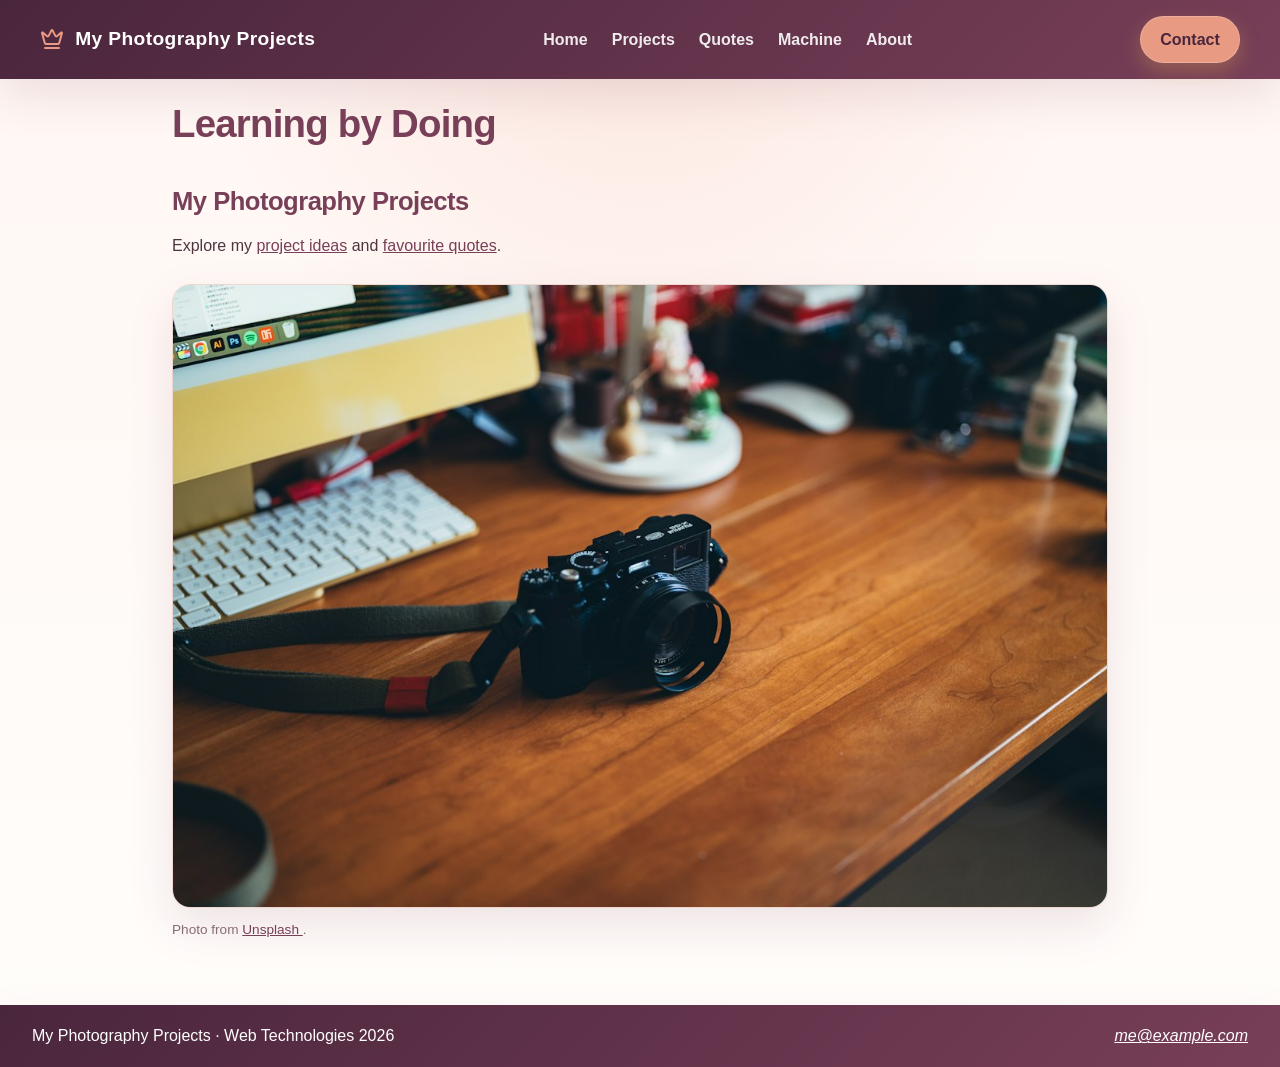
==== index.html @ 59c71210 "Complete photography coursework with machine and project plan" ====
<!DOCTYPE html>
<html lang="en">
<head>
    <meta charset="UTF-8">
    <meta name="viewport" content="width=device-width, initial-scale=1.0">
    <meta name="description" content="Photography project ideas, favourite quotes, and creative experiments.">
    <title>My Photography Projects</title>
    <link rel="stylesheet" href="style.css">
    <link rel="icon" href="favicon-32.png" sizes="32x32">
    <link rel="apple-touch-icon" href="apple-touch-icon.png">
</head>
<body>
    <header id="site-header"></header>

    <main>
        <h1>Learning by Doing</h1>
        <h2>My Photography Projects</h2>
        <p>
            Explore my <a href="project.html">project ideas</a> and
            <a href="quotes.html">favourite quotes</a>.
        </p>
        <img src="images/camera.jpg" alt="Camera on a desk beside a computer">
        <p class="image-credit">
            Photo from
            <a href="https://unsplash.com/photos/a-camera-sitting-on-a-desk-next-to-a-computer--VFNWGMJgDw">
                Unsplash
            </a>.
        </p>
    </main>

    <footer id="site-footer"></footer>

    <script src="nav.js"></script>
</body>
</html>
---- style.css ----
:root {
    --bg: #fff7f3;
    --bg-strong: #fbe8e2;
    --surface: #ffffff;
    --surface-alt: #f4f9ff;
    --primary: #783f58;
    --primary-deep: #4a263c;
    --primary-soft: #f6dce0;
    --accent: #e99a83;
    --accent-soft: #fff0e8;
    --text: #4d3540;
    --muted: #866c76;
    --line: #efd6d1;
    --shadow: 0 18px 45px rgba(120, 63, 88, 0.13);
    --radius: 18px;
}

* {
    box-sizing: border-box;
}

html {
    scroll-behavior: smooth;
}

body {
    display: flex;
    flex-direction: column;
    min-height: 100vh;
    margin: 0;
    font-family: "Segoe UI", "Inter", "Helvetica Neue", Arial, sans-serif;
    line-height: 1.7;
    color: var(--text);
    background:
        radial-gradient(circle at top, rgba(245, 190, 177, 0.28), transparent 35%),
        linear-gradient(180deg, var(--bg) 0%, #fffdfb 100%);
}

a {
    color: var(--primary);
    transition: color 0.2s ease, opacity 0.2s ease;
}

a:hover,
a:focus-visible {
    color: var(--primary-deep);
}

header,
body > footer {
    color: white;
    background: linear-gradient(135deg, var(--primary-deep), var(--primary));
    box-shadow: var(--shadow);
}

header {
    padding: 1rem 2rem;
}

body > footer {
    display: flex;
    gap: 1rem 2rem;
    align-items: center;
    justify-content: space-between;
    padding: 1.1rem 2rem;
}

nav {
    display: flex;
    gap: 1rem;
    align-items: center;
    max-width: 1200px;
    margin: 0 auto;
}

nav a {
    color: white;
    text-decoration: none;
}

nav .logo {
    display: inline-flex;
    gap: 0.7rem;
    align-items: center;
    font-size: 1.2rem;
    font-weight: 800;
    letter-spacing: 0.02em;
    white-space: nowrap;
}

nav .logo svg {
    flex: 0 0 auto;
    color: var(--accent);
}

nav .links {
    display: flex;
    gap: 1.5rem;
    padding: 0;
    margin: 0 auto;
    list-style: none;
}

nav .links a {
    position: relative;
    font-weight: 600;
    opacity: 0.9;
}

nav .links a::after {
    content: "";
    position: absolute;
    left: 0;
    bottom: -0.35rem;
    width: 100%;
    height: 2px;
    background: var(--accent);
    transform: scaleX(0);
    transform-origin: left;
    transition: transform 0.2s ease;
}

nav .links a:hover::after,
nav .links a:focus-visible::after {
    transform: scaleX(1);
}

nav .action {
    padding: 0.55em 1.2em;
    color: var(--primary-deep);
    font-weight: 700;
    text-decoration: none;
    white-space: nowrap;
    background: var(--accent);
    border: 1px solid rgba(255,255,255,0.2);
    border-radius: 999px;
    box-shadow: 0 8px 20px rgba(243, 185, 75, 0.28);
}

nav a:hover,
nav a:focus-visible {
    color: #e9f2ff;
}

main {
    flex: 1;
    width: min(100%, 1000px);
    max-width: 1000px;
    padding: 1.4rem 2rem 4rem;
    margin: 0 auto;
}

.project-idea {
    padding: clamp(2rem, 5vw, 4rem);
    margin-bottom: 3rem;
    color: white;
    background: linear-gradient(135deg, var(--primary-deep), #82475d 68%, #b9676d);
    border-radius: 24px;
    box-shadow: 0 24px 55px rgba(120, 63, 88, 0.2);
}
.project-idea__label { margin: 0 0 1rem; color: var(--accent); font-size: .78rem; font-weight: 800; letter-spacing: .14em; text-transform: uppercase; }
.project-idea h1 { margin-bottom: 1rem; color: white; }
.project-idea__intro { max-width: 52ch; margin: 0; color: #f9e8e7; font-size: 1.2rem; }
.project-idea__link { display: inline-flex; gap: .65rem; align-items: center; margin-top: 1.8rem; padding: .7rem 1rem; color: var(--primary-deep); font-weight: 800; text-decoration: none; background: var(--accent); border-radius: 999px; }
.project-idea__link:hover { color: var(--primary-deep); background: #f5b09b; }
.idea-features { display: grid; grid-template-columns: repeat(3, 1fr); gap: 1rem; margin: 2rem 0 3rem; }
.idea-features article { padding: 1.3rem; background: rgba(255, 255, 255, .72); border: 1px solid var(--line); border-radius: var(--radius); }
.idea-features h3 { margin: 0 0 .5rem; font-size: 1.1rem; }
.idea-features p { margin: 0; color: var(--muted); }

.quote-hero {
    position: relative;
    display: grid;
    grid-template-columns: minmax(0, 1fr) 9rem;
    min-height: 390px;
    padding: clamp(2rem, 5vw, 4rem);
    margin-bottom: 4rem;
    overflow: hidden;
    color: white;
    background: linear-gradient(135deg, var(--primary-deep), #82475d 68%, #b9676d);
    border-radius: 24px;
    box-shadow: 0 24px 55px rgba(11, 45, 92, 0.2);
}

.quote-hero__content { position: relative; z-index: 1; max-width: 700px; }
.quote-hero__label {
    margin: 0 0 1.2rem;
    color: var(--accent);
    font-size: 0.78rem;
    font-weight: 800;
    letter-spacing: 0.14em;
    text-transform: uppercase;
}
.quote-hero h1 { margin: 0 0 1.5rem; color: white; }
.quote-hero__quote { margin: 0; }
.quote-hero__quote p {
    max-width: 25ch;
    margin: 0;
    font-size: clamp(1.8rem, 4vw, 3.3rem);
    font-weight: 700;
    line-height: 1.13;
    letter-spacing: -0.03em;
    text-wrap: balance;
}
.quote-hero__quote footer { margin-top: 1rem; color: #d3e4fa; background: transparent; }
.quote-hero__quote cite { font-style: normal; font-weight: 600; }
.quote-hero__button {
    display: inline-flex;
    gap: 0.8rem;
    align-items: center;
    padding: 0.75rem 1rem;
    margin-top: 2rem;
    color: var(--primary-deep);
    font: inherit;
    font-size: 0.9rem;
    font-weight: 800;
    cursor: pointer;
    background: var(--accent);
    border: 0;
    border-radius: 999px;
    box-shadow: 0 10px 25px rgba(0, 0, 0, 0.16);
    transition: transform 0.2s ease, background 0.2s ease;
}
.quote-hero__button:hover { background: #ffd477; transform: translateY(-2px); }
.quote-hero__button:focus-visible { outline: 3px solid white; outline-offset: 4px; }
.quote-hero__button span { font-size: 1.2rem; line-height: 1; }
.quote-hero__mark {
    align-self: start;
    color: rgba(255, 255, 255, 0.16);
    font-family: Georgia, serif;
    font-size: 15rem;
    font-weight: 700;
    line-height: 0.7;
    transform: translate(0.5rem, 1rem);
}
.quote-hero__mark { font-size: 0; }
.quote-hero__mark::before { content: "\\201C"; font-size: 15rem; }
.quote-hero__quote.is-changing p { animation: quote-in 420ms cubic-bezier(0.16, 1, 0.3, 1); }
@keyframes quote-in { from { opacity: 0; transform: translateY(0.5rem); } to { opacity: 1; transform: translateY(0); } }
.quotes-heading { display: flex; gap: 2rem; align-items: baseline; justify-content: space-between; margin-bottom: 1.5rem; }
.quotes-heading h2 { margin: 0; }
.quotes-heading p { margin: 0; color: var(--muted); }

main > p,
main > ul,
main > dl {
    max-width: 70ch;
}

h1,
h2,
h3 {
    color: var(--primary);
    font-weight: 800;
    line-height: 1.2;
    letter-spacing: -0.02em;
}

h1 {
    margin: 0 0 1rem;
    font-size: clamp(2.2rem, 3vw, 3.3rem);
}

h2 {
    margin: 2.4rem 0 0.85rem;
    font-size: clamp(1.5rem, 2vw, 2.2rem);
}

img {
    display: block;
    width: 100%;
    max-width: 100%;
    height: auto;
    margin-top: 1.5rem;
    border: 1px solid var(--line);
    border-radius: var(--radius);
    box-shadow: var(--shadow);
}

.image-credit {
    margin: 0.6rem 0 0;
    color: var(--muted);
    font-size: 0.85rem;
}

.quote {
    max-width: 640px;
    padding: 1.5rem 1.6rem;
    margin: 0 0 1rem;
    color: #4d3540;
    background: #ffffff;
    border: 1px solid #f1d9d2;
    border-left: 5px solid var(--accent);
    border-radius: 18px;
    box-shadow: 0 12px 28px rgba(14, 44, 79, 0.08);
}

.quote blockquote {
    margin: 0;
}

.quote blockquote p {
    margin: 0;
    color: #4d3540;
    font-size: clamp(1.6rem, 2.5vw, 2.35rem);
    line-height: 1.35;
    font-weight: 700;
    letter-spacing: -0.03em;
    text-wrap: balance;
}

.quote footer,
.quote footer cite {
    padding: 0;
    margin-top: 0.8rem;
    color: #866c76;
    font-size: 0.9rem;
    font-style: normal;
    font-weight: 600;
    background: transparent;
}

footer p,
footer address {
    margin: 0;
}

body > footer a {
    color: white;
}

.project-details {
    padding: 1rem 1.2rem;
    background: rgba(255, 255, 255, 0.7);
    border: 1px solid var(--line);
    border-radius: var(--radius);
}

.project-details dt {
    margin-top: 1rem;
    font-weight: 800;
    color: var(--primary);
}

.project-details dt:first-child {
    margin-top: 0;
}

.project-details dd {
    margin: 0.35rem 0 0;
    color: var(--muted);
}

a:focus-visible {
    outline: 3px solid var(--accent);
    outline-offset: 3px;
}

::selection {
    color: white;
    background: var(--primary);
}

@media (max-width: 600px) {
    header,
    body > footer {
        padding: 1rem 1.1rem;
    }

    nav {
        flex-direction: column;
        align-items: flex-start;
    }

    nav .links {
        flex-wrap: wrap;
        gap: 0.9rem 1.2rem;
        margin: 0;
    }

    body > footer {
        flex-direction: column;
        align-items: flex-start;
    }

    main {
        padding: 2rem 1.25rem 3rem;
    }

    .idea-features { grid-template-columns: 1fr; }

    .quote-hero { grid-template-columns: 1fr; min-height: 0; padding: 2rem 1.4rem 2.2rem; margin-bottom: 3rem; }
    .quote-hero__mark { position: absolute; right: 1rem; top: 1.3rem; }
    .quote-hero__mark::before { font-size: 9rem; }
    .quote-hero__content { max-width: none; }
    .quotes-heading { display: block; }
    .quotes-heading p { margin-top: 0.5rem; }

    .quote {
        font-size: 1rem;
    }
}
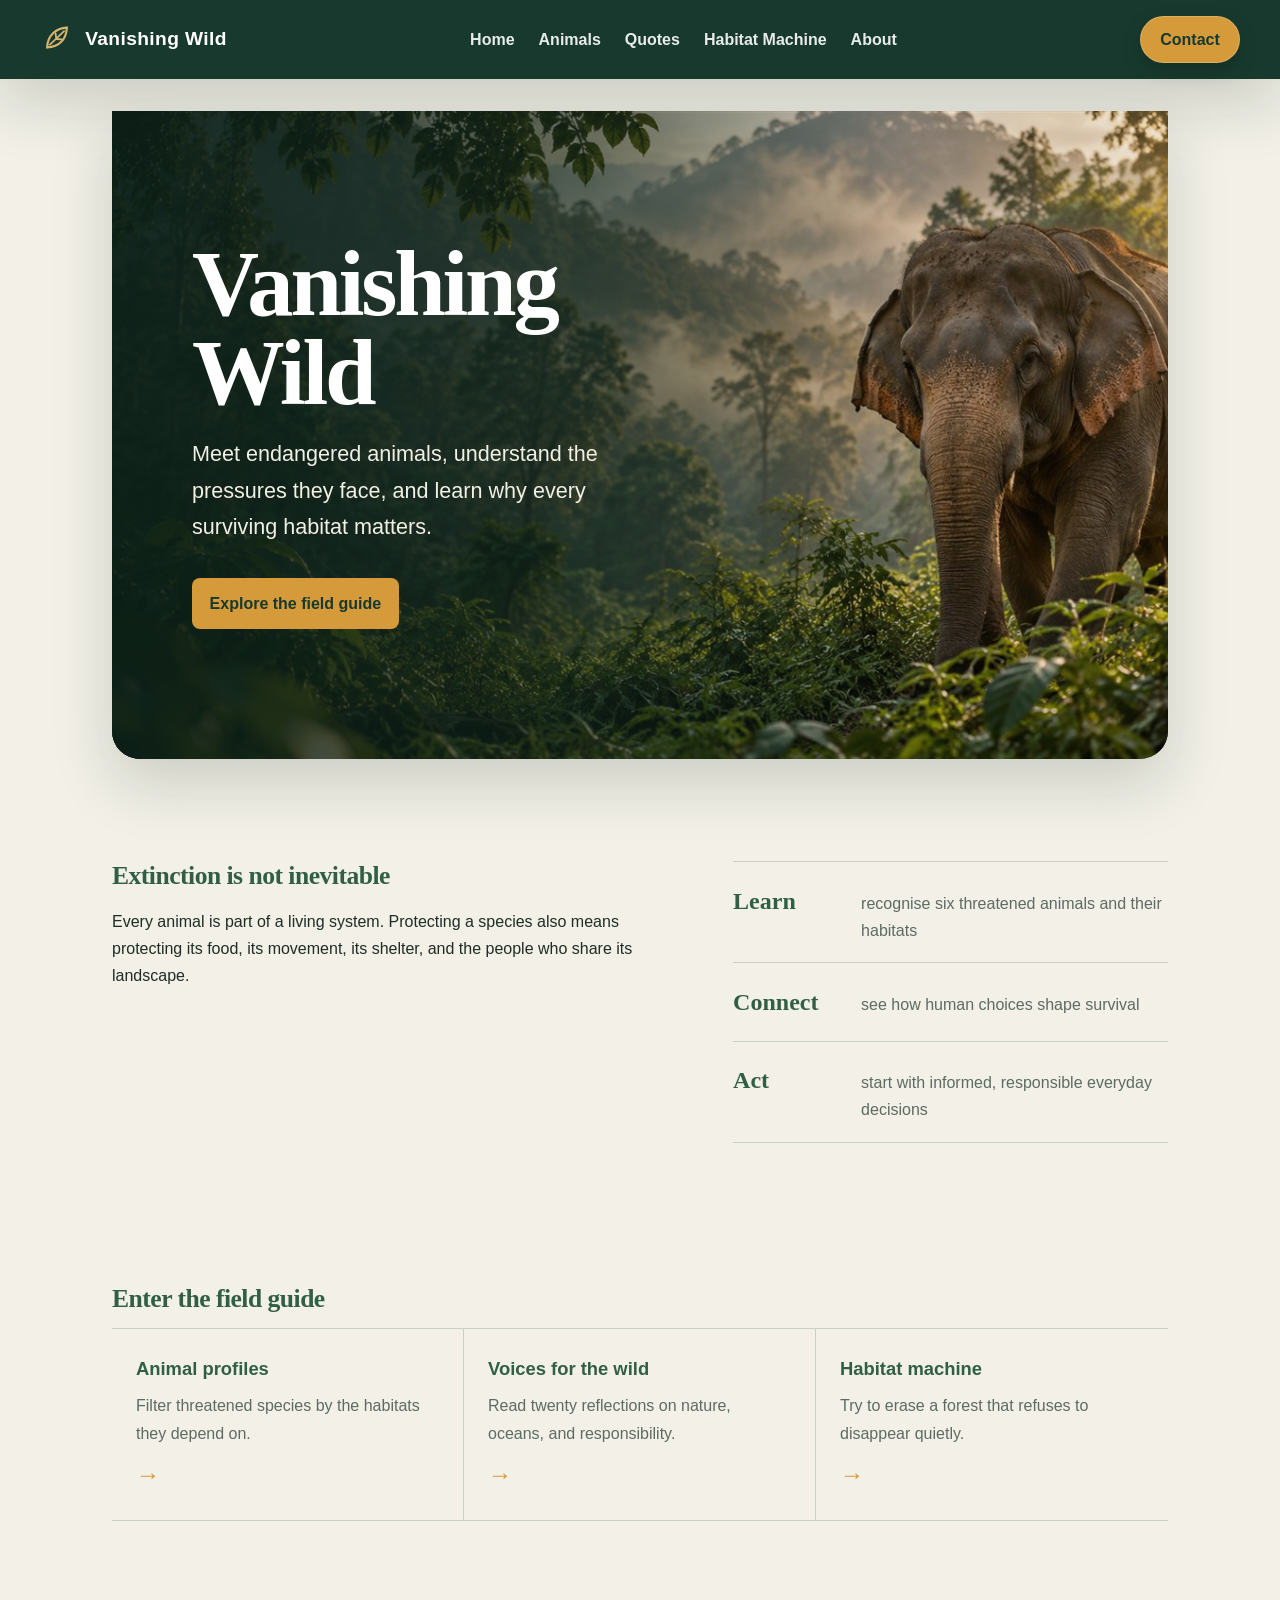
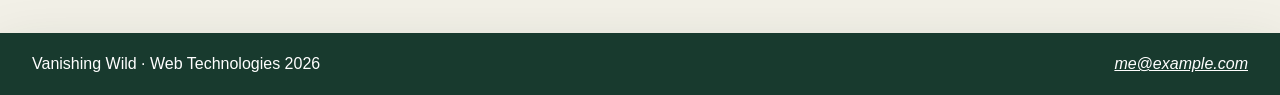
==== commit fd4314df: "Redesign the site as an endangered wildlife guide" ====
--- a/index.html
+++ b/index.html
@@ -3,8 +3,8 @@
 <head>
     <meta charset="UTF-8">
     <meta name="viewport" content="width=device-width, initial-scale=1.0">
-    <meta name="description" content="Photography project ideas, favourite quotes, and creative experiments.">
-    <title>My Photography Projects</title>
+    <meta name="description" content="Meet endangered animals, understand the threats they face, and discover practical ways to protect the wild.">
+    <title>Vanishing Wild</title>
     <link rel="stylesheet" href="style.css">
     <link rel="icon" href="favicon-32.png" sizes="32x32">
     <link rel="apple-touch-icon" href="apple-touch-icon.png">
@@ -12,20 +12,36 @@
 <body>
     <header id="site-header"></header>
 
-    <main>
-        <h1>Learning by Doing</h1>
-        <h2>My Photography Projects</h2>
-        <p>
-            Explore my <a href="project.html">project ideas</a> and
-            <a href="quotes.html">favourite quotes</a>.
-        </p>
-        <img src="images/camera.jpg" alt="Camera on a desk beside a computer">
-        <p class="image-credit">
-            Photo from
-            <a href="https://unsplash.com/photos/a-camera-sitting-on-a-desk-next-to-a-computer--VFNWGMJgDw">
-                Unsplash
-            </a>.
-        </p>
+    <main class="home-page">
+        <section class="wild-hero" aria-labelledby="home-title">
+            <img src="images/wildlife-hero.jpg" alt="An Asian elephant walking through a misty tropical forest at sunrise">
+            <div class="wild-hero__content">
+                <h1 id="home-title">Vanishing Wild</h1>
+                <p>Meet endangered animals, understand the pressures they face, and learn why every surviving habitat matters.</p>
+                <a class="primary-link" href="project.html">Explore the field guide</a>
+            </div>
+        </section>
+
+        <section class="intro-grid" aria-labelledby="why-title">
+            <div>
+                <h2 id="why-title">Extinction is not inevitable</h2>
+                <p>Every animal is part of a living system. Protecting a species also means protecting its food, its movement, its shelter, and the people who share its landscape.</p>
+            </div>
+            <dl class="field-notes">
+                <div><dt>Learn</dt><dd>recognise six threatened animals and their habitats</dd></div>
+                <div><dt>Connect</dt><dd>see how human choices shape survival</dd></div>
+                <div><dt>Act</dt><dd>start with informed, responsible everyday decisions</dd></div>
+            </dl>
+        </section>
+
+        <section class="pathways" aria-labelledby="explore-title">
+            <h2 id="explore-title">Enter the field guide</h2>
+            <div class="pathways__grid">
+                <a href="project.html"><strong>Animal profiles</strong><span>Filter threatened species by the habitats they depend on.</span></a>
+                <a href="quotes.html"><strong>Voices for the wild</strong><span>Read twenty reflections on nature, oceans, and responsibility.</span></a>
+                <a href="machine.html"><strong>Habitat machine</strong><span>Try to erase a forest that refuses to disappear quietly.</span></a>
+            </div>
+        </section>
     </main>
 
     <footer id="site-footer"></footer>
--- a/style.css
+++ b/style.css
@@ -1,18 +1,19 @@
 :root {
-    --bg: #fff7f3;
-    --bg-strong: #fbe8e2;
-    --surface: #ffffff;
-    --surface-alt: #f4f9ff;
-    --primary: #783f58;
-    --primary-deep: #4a263c;
-    --primary-soft: #f6dce0;
-    --accent: #e99a83;
-    --accent-soft: #fff0e8;
-    --text: #4d3540;
-    --muted: #866c76;
-    --line: #efd6d1;
-    --shadow: 0 18px 45px rgba(120, 63, 88, 0.13);
-    --radius: 18px;
+    --bg: #f2f0e7;
+    --bg-strong: #e2e4d8;
+    --surface: #fbfaf5;
+    --surface-alt: #e8ede1;
+    --primary: #315f45;
+    --primary-deep: #183a2e;
+    --primary-soft: #bdd0b9;
+    --accent: #d59a3a;
+    --accent-soft: #f3e2bc;
+    --danger: #a84f34;
+    --text: #1e2d25;
+    --muted: #5d6b62;
+    --line: #cbd0c4;
+    --shadow: 0 24px 60px rgba(25, 49, 38, 0.18);
+    --radius: 14px;
 }
 
 * {
@@ -28,12 +29,11 @@
     flex-direction: column;
     min-height: 100vh;
     margin: 0;
-    font-family: "Segoe UI", "Inter", "Helvetica Neue", Arial, sans-serif;
+    font-family: "Segoe UI", "Helvetica Neue", Arial, sans-serif;
     line-height: 1.7;
     color: var(--text);
-    background:
-        radial-gradient(circle at top, rgba(245, 190, 177, 0.28), transparent 35%),
-        linear-gradient(180deg, var(--bg) 0%, #fffdfb 100%);
+    background: var(--bg);
+    overflow-x: hidden;
 }
 
 a {
@@ -49,7 +49,7 @@
 header,
 body > footer {
     color: white;
-    background: linear-gradient(135deg, var(--primary-deep), var(--primary));
+    background: var(--primary-deep);
     box-shadow: var(--shadow);
 }
 
@@ -90,7 +90,7 @@
 
 nav .logo svg {
     flex: 0 0 auto;
-    color: var(--accent);
+    color: #d7b56f;
 }
 
 nav .links {
@@ -134,39 +134,266 @@
     background: var(--accent);
     border: 1px solid rgba(255,255,255,0.2);
     border-radius: 999px;
-    box-shadow: 0 8px 20px rgba(243, 185, 75, 0.28);
+    box-shadow: 0 8px 20px rgba(0, 0, 0, 0.18);
 }
 
 nav a:hover,
 nav a:focus-visible {
-    color: #e9f2ff;
+    color: #fff7e8;
 }
 
 main {
     flex: 1;
-    width: min(100%, 1000px);
-    max-width: 1000px;
+    width: 100%;
+    min-width: 0;
+    max-width: 1120px;
     padding: 1.4rem 2rem 4rem;
     margin: 0 auto;
 }
 
-.project-idea {
-    padding: clamp(2rem, 5vw, 4rem);
-    margin-bottom: 3rem;
+.home-page {
+    padding-top: 2rem;
+}
+
+.wild-hero {
+    position: relative;
+    min-height: clamp(520px, 72vh, 700px);
+    overflow: hidden;
     color: white;
-    background: linear-gradient(135deg, var(--primary-deep), #82475d 68%, #b9676d);
-    border-radius: 24px;
-    box-shadow: 0 24px 55px rgba(120, 63, 88, 0.2);
-}
-.project-idea__label { margin: 0 0 1rem; color: var(--accent); font-size: .78rem; font-weight: 800; letter-spacing: .14em; text-transform: uppercase; }
-.project-idea h1 { margin-bottom: 1rem; color: white; }
-.project-idea__intro { max-width: 52ch; margin: 0; color: #f9e8e7; font-size: 1.2rem; }
-.project-idea__link { display: inline-flex; gap: .65rem; align-items: center; margin-top: 1.8rem; padding: .7rem 1rem; color: var(--primary-deep); font-weight: 800; text-decoration: none; background: var(--accent); border-radius: 999px; }
-.project-idea__link:hover { color: var(--primary-deep); background: #f5b09b; }
-.idea-features { display: grid; grid-template-columns: repeat(3, 1fr); gap: 1rem; margin: 2rem 0 3rem; }
-.idea-features article { padding: 1.3rem; background: rgba(255, 255, 255, .72); border: 1px solid var(--line); border-radius: var(--radius); }
-.idea-features h3 { margin: 0 0 .5rem; font-size: 1.1rem; }
-.idea-features p { margin: 0; color: var(--muted); }
+    background: var(--primary-deep);
+    border-radius: 0 0 28px 28px;
+    box-shadow: var(--shadow);
+    width: 100%;
+    max-width: 100%;
+}
+
+.wild-hero::after {
+    content: "";
+    position: absolute;
+    inset: 0;
+    background: linear-gradient(90deg, rgba(12, 32, 24, .92) 0%, rgba(18, 42, 30, .58) 45%, rgba(18, 42, 30, .08) 76%);
+}
+
+.wild-hero img {
+    position: absolute;
+    inset: 0;
+    width: 100%;
+    height: 100%;
+    margin: 0;
+    object-fit: cover;
+    border: 0;
+    border-radius: 0;
+    box-shadow: none;
+}
+
+.wild-hero__content {
+    position: relative;
+    z-index: 1;
+    display: flex;
+    flex-direction: column;
+    justify-content: center;
+    min-height: inherit;
+    max-width: 640px;
+    width: 100%;
+    padding: clamp(2rem, 7vw, 5rem);
+}
+
+.eyebrow {
+    margin: 0 0 1rem;
+    color: #8ce1dc;
+    font-size: .78rem;
+    font-weight: 800;
+    letter-spacing: .16em;
+    text-transform: uppercase;
+}
+
+.wild-hero h1 {
+    max-width: 8ch;
+    margin: 0 0 1.2rem;
+    color: white;
+    font-family: Georgia, "Times New Roman", serif;
+    font-size: clamp(3.2rem, 8vw, 5.8rem);
+    line-height: .95;
+    letter-spacing: -.035em;
+}
+
+.wild-hero__content > p {
+    max-width: 46ch;
+    margin: 0;
+    color: #f2efe4;
+    font-size: clamp(1.05rem, 2vw, 1.35rem);
+    overflow-wrap: anywhere;
+}
+
+.primary-link {
+    align-self: flex-start;
+    margin-top: 2rem;
+    padding: .75rem 1.1rem;
+    color: var(--primary-deep);
+    font-weight: 800;
+    text-decoration: none;
+    background: var(--accent);
+    border-radius: 8px;
+}
+
+.intro-grid {
+    display: grid;
+    grid-template-columns: 1.1fr .9fr;
+    gap: clamp(2rem, 7vw, 6rem);
+    align-items: start;
+    padding: clamp(3.5rem, 8vw, 7rem) 0;
+}
+
+.intro-grid h2 {
+    margin-top: 0;
+}
+
+.field-notes {
+    margin: 0;
+    border-top: 1px solid var(--line);
+}
+
+.field-notes div {
+    display: grid;
+    grid-template-columns: 7rem 1fr;
+    gap: 1rem;
+    align-items: baseline;
+    padding: 1.15rem 0;
+    border-bottom: 1px solid var(--line);
+}
+
+.field-notes dt {
+    color: var(--primary);
+    font-family: Georgia, "Times New Roman", serif;
+    font-size: 1.5rem;
+    font-weight: 850;
+}
+
+.field-notes dd {
+    margin: 0;
+    color: var(--muted);
+}
+
+.pathways {
+    padding: 0 0 3rem;
+}
+
+.pathways__grid {
+    display: grid;
+    grid-template-columns: repeat(3, 1fr);
+    border-top: 1px solid var(--line);
+}
+
+.pathways__grid a {
+    display: flex;
+    flex-direction: column;
+    gap: .5rem;
+    min-height: 180px;
+    padding: 1.5rem;
+    text-decoration: none;
+    border-bottom: 1px solid var(--line);
+    border-right: 1px solid var(--line);
+}
+
+.pathways__grid a:last-child {
+    border-right: 0;
+}
+
+.pathways__grid strong {
+    font-size: 1.15rem;
+}
+
+.pathways__grid span {
+    color: var(--muted);
+}
+
+.pathways__grid a::after {
+    content: "→";
+    margin-top: auto;
+    color: var(--accent);
+    font-size: 1.5rem;
+}
+
+.lead {
+    max-width: 62ch;
+    color: var(--muted);
+    font-size: 1.2rem;
+}
+
+.about-mission {
+    max-width: 70ch;
+}
+
+.page-intro {
+    max-width: 900px;
+    padding: clamp(2.5rem, 7vw, 5.5rem) 0 3rem;
+    border-bottom: 1px solid var(--line);
+}
+
+.page-intro h1 {
+    max-width: 12ch;
+    margin-bottom: 1rem;
+    font-size: clamp(3rem, 7vw, 5.5rem);
+}
+
+.page-intro p {
+    max-width: 54ch;
+    margin: 0;
+    color: var(--muted);
+    font-size: 1.2rem;
+}
+
+.section-heading {
+    display: flex;
+    gap: 2rem;
+    align-items: end;
+    justify-content: space-between;
+    margin: 3.5rem 0 1.5rem;
+}
+
+.section-heading h2,
+.section-heading p { margin: 0; }
+.section-heading p { color: var(--muted); }
+
+.filters { display: flex; flex-wrap: wrap; gap: .55rem; }
+.filter {
+    padding: .55rem .9rem;
+    color: var(--primary-deep);
+    font: inherit;
+    font-weight: 700;
+    cursor: pointer;
+    background: transparent;
+    border: 1px solid var(--primary-soft);
+    border-radius: 999px;
+}
+.filter:hover,
+.filter.is-active { color: white; background: var(--primary); border-color: var(--primary); }
+.filter:focus-visible { outline: 3px solid var(--accent); outline-offset: 3px; }
+
+.animal-list { border-top: 1px solid var(--line); }
+.animal-profile {
+    display: grid;
+    grid-template-columns: 10rem 1fr 1.2fr;
+    gap: 1.4rem;
+    align-items: start;
+    padding: 1.6rem 0;
+    border-bottom: 1px solid var(--line);
+}
+.animal-profile .status { grid-column: 1; }
+.animal-profile h3 { grid-column: 2; }
+.animal-profile__range { grid-column: 3; }
+.animal-profile > p:nth-of-type(3) { grid-column: 2; }
+.animal-profile > p:nth-of-type(4) { grid-column: 3; }
+.animal-profile[hidden] { display: none; }
+.animal-profile h3 { margin: 0; color: var(--text); font-size: 1.35rem; }
+.animal-profile p { margin: 0; color: var(--muted); }
+.animal-profile__range { font-style: italic; }
+.status { align-self: start; width: fit-content; padding: .28rem .55rem; color: white !important; font-size: .75rem; font-weight: 800; line-height: 1.25; text-transform: uppercase; border-radius: 4px; }
+.status--critical { background: var(--danger); }
+.status--endangered { background: #b67627; }
+.status--vulnerable { background: #677446; }
+.filter-status { margin: .9rem 0 0; color: var(--muted); font-size: .9rem; }
+.coursework-plan { max-width: 780px; padding: 4rem 0 1rem; }
 
 .quote-hero {
     position: relative;
@@ -177,7 +404,7 @@
     margin-bottom: 4rem;
     overflow: hidden;
     color: white;
-    background: linear-gradient(135deg, var(--primary-deep), #82475d 68%, #b9676d);
+    background: var(--primary-deep);
     border-radius: 24px;
     box-shadow: 0 24px 55px rgba(11, 45, 92, 0.2);
 }
@@ -202,7 +429,7 @@
     letter-spacing: -0.03em;
     text-wrap: balance;
 }
-.quote-hero__quote footer { margin-top: 1rem; color: #d3e4fa; background: transparent; }
+.quote-hero__quote footer { margin-top: 1rem; color: #e3eadf; background: transparent; }
 .quote-hero__quote cite { font-style: normal; font-weight: 600; }
 .quote-hero__button {
     display: inline-flex;
@@ -217,11 +444,11 @@
     cursor: pointer;
     background: var(--accent);
     border: 0;
-    border-radius: 999px;
+    border-radius: 8px;
     box-shadow: 0 10px 25px rgba(0, 0, 0, 0.16);
     transition: transform 0.2s ease, background 0.2s ease;
 }
-.quote-hero__button:hover { background: #ffd477; transform: translateY(-2px); }
+.quote-hero__button:hover { background: #edb65b; transform: translateY(-2px); }
 .quote-hero__button:focus-visible { outline: 3px solid white; outline-offset: 4px; }
 .quote-hero__button span { font-size: 1.2rem; line-height: 1; }
 .quote-hero__mark {
@@ -256,6 +483,11 @@
     letter-spacing: -0.02em;
 }
 
+h1,
+h2 {
+    font-family: Georgia, "Times New Roman", serif;
+}
+
 h1 {
     margin: 0 0 1rem;
     font-size: clamp(2.2rem, 3vw, 3.3rem);
@@ -287,11 +519,10 @@
     max-width: 640px;
     padding: 1.5rem 1.6rem;
     margin: 0 0 1rem;
-    color: #4d3540;
+    color: var(--text);
     background: #ffffff;
-    border: 1px solid #f1d9d2;
-    border-left: 5px solid var(--accent);
-    border-radius: 18px;
+    border: 1px solid var(--line);
+    border-radius: var(--radius);
     box-shadow: 0 12px 28px rgba(14, 44, 79, 0.08);
 }
 
@@ -301,7 +532,7 @@
 
 .quote blockquote p {
     margin: 0;
-    color: #4d3540;
+    color: var(--text);
     font-size: clamp(1.6rem, 2.5vw, 2.35rem);
     line-height: 1.35;
     font-weight: 700;
@@ -313,7 +544,7 @@
 .quote footer cite {
     padding: 0;
     margin-top: 0.8rem;
-    color: #866c76;
+    color: var(--muted);
     font-size: 0.9rem;
     font-style: normal;
     font-weight: 600;
@@ -351,6 +582,23 @@
     color: var(--muted);
 }
 
+.about-grid {
+    display: grid;
+    grid-template-columns: 1.2fr .8fr;
+    gap: clamp(2rem, 7vw, 6rem);
+    padding: 3.5rem 0;
+}
+
+.editorial-note {
+    padding: 1.5rem;
+    background: var(--surface-alt);
+    border-top: 3px solid var(--accent);
+}
+
+.editorial-note h2 { margin-top: 0; }
+.contact-section { padding: 3rem 0 1rem; border-top: 1px solid var(--line); }
+.contact-section address { font-style: normal; font-size: 1.2rem; }
+
 a:focus-visible {
     outline: 3px solid var(--accent);
     outline-offset: 3px;
@@ -361,7 +609,7 @@
     background: var(--primary);
 }
 
-@media (max-width: 600px) {
+@media (max-width: 820px) {
     header,
     body > footer {
         padding: 1rem 1.1rem;
@@ -373,8 +621,10 @@
     }
 
     nav .links {
-        flex-wrap: wrap;
-        gap: 0.9rem 1.2rem;
+        display: grid;
+        grid-template-columns: repeat(2, minmax(0, 1fr));
+        gap: 0.75rem 1rem;
+        width: 100%;
         margin: 0;
     }
 
@@ -387,7 +637,53 @@
         padding: 2rem 1.25rem 3rem;
     }
 
-    .idea-features { grid-template-columns: 1fr; }
+    .home-page {
+        padding-top: 1.25rem;
+    }
+
+    .wild-hero {
+        min-height: 570px;
+        border-radius: 0 0 24px 24px;
+    }
+
+    .wild-hero::after {
+        background: linear-gradient(0deg, rgba(12, 32, 24, .96) 0%, rgba(12, 32, 24, .22) 76%);
+    }
+
+    .wild-hero img {
+        object-position: 67% center;
+    }
+
+    .wild-hero__content {
+        justify-content: flex-end;
+        width: 100%;
+        min-width: 0;
+        padding: 2rem 1.4rem 2.5rem;
+    }
+
+    .wild-hero__content > p {
+        max-width: 100%;
+        font-size: 1rem;
+    }
+
+    .intro-grid,
+    .pathways__grid {
+        grid-template-columns: 1fr;
+    }
+
+    .pathways__grid a {
+        min-height: 145px;
+        border-right: 0;
+    }
+
+    .section-heading { align-items: flex-start; flex-direction: column; }
+    .animal-profile { grid-template-columns: minmax(0, 1fr); gap: .55rem; padding: 1.5rem 0; }
+    .animal-profile .status,
+    .animal-profile h3,
+    .animal-profile__range,
+    .animal-profile > p:nth-of-type(3),
+    .animal-profile > p:nth-of-type(4) { grid-column: 1; }
+    .about-grid { grid-template-columns: 1fr; }
 
     .quote-hero { grid-template-columns: 1fr; min-height: 0; padding: 2rem 1.4rem 2.2rem; margin-bottom: 3rem; }
     .quote-hero__mark { position: absolute; right: 1rem; top: 1.3rem; }
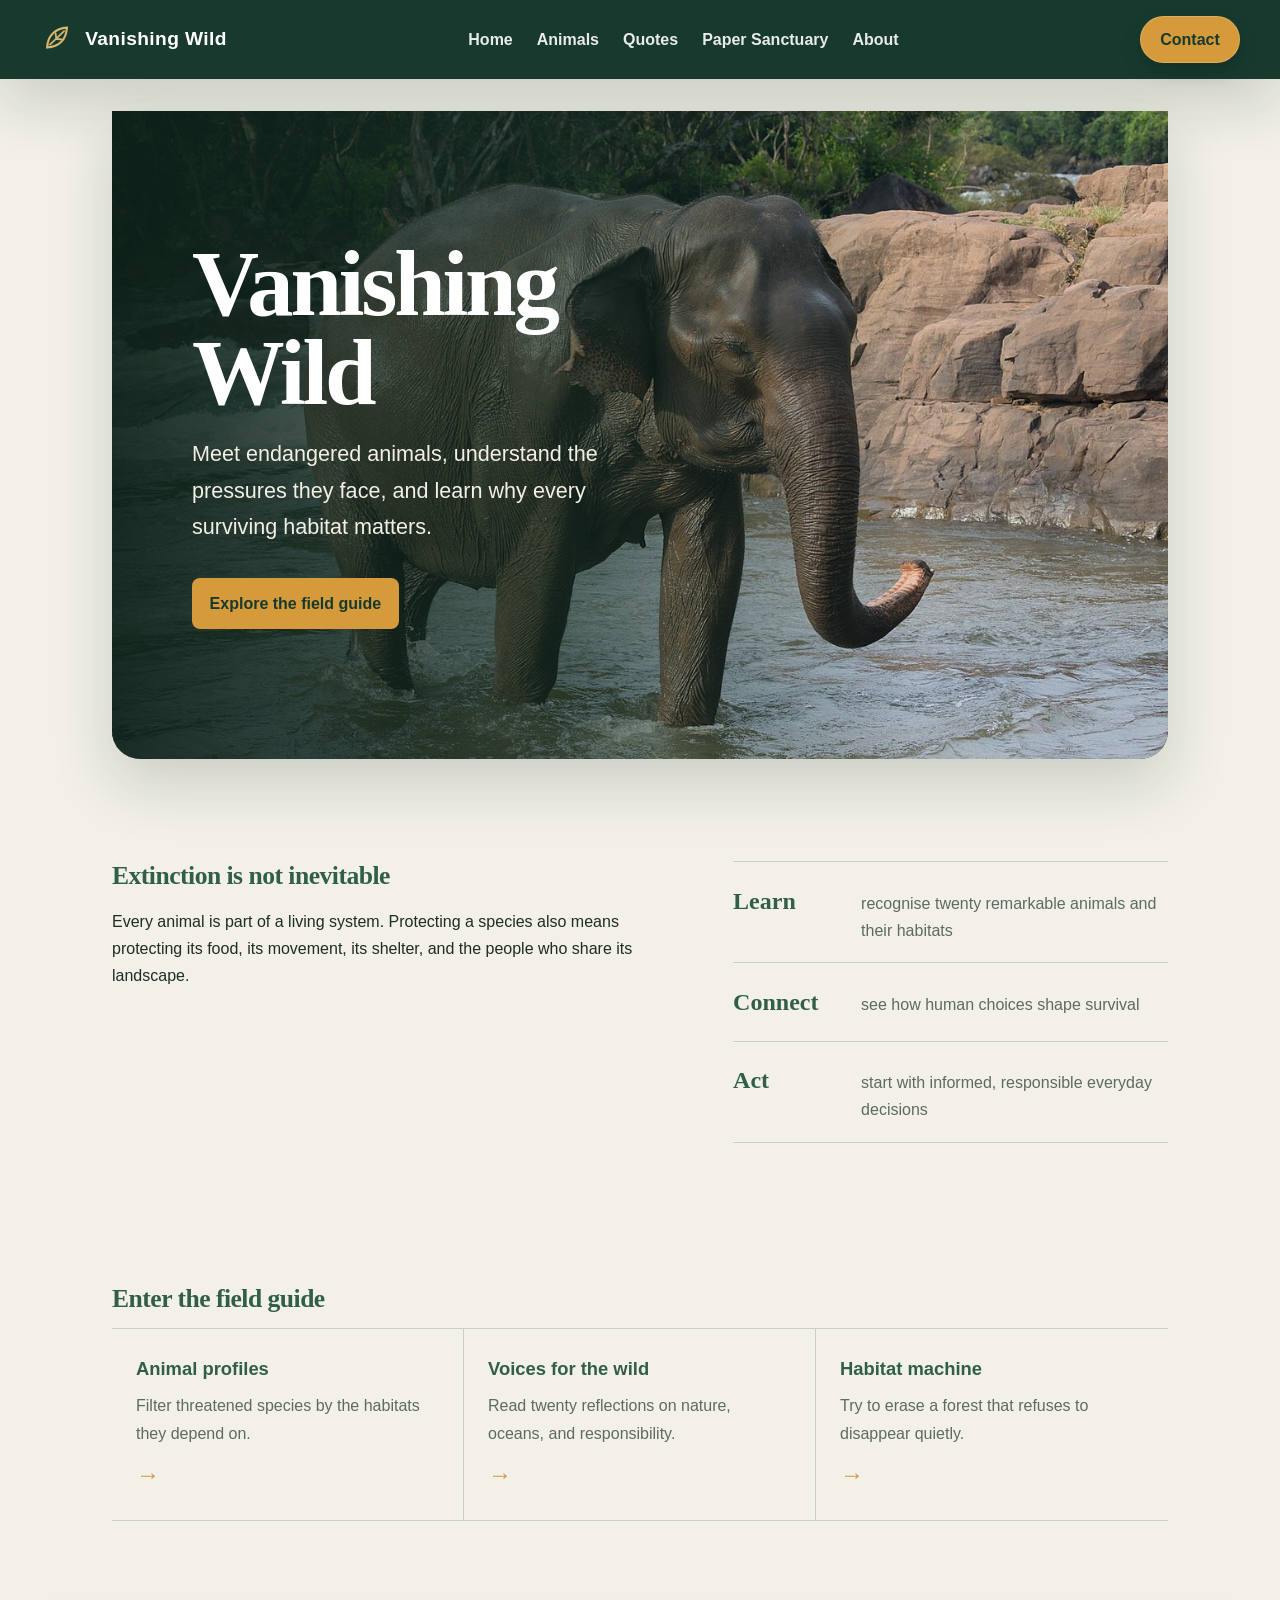
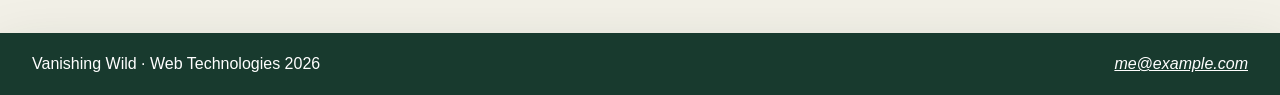
==== commit 97655848: "Add the complete Vanishing Wild personal project" ====
--- a/index.html
+++ b/index.html
@@ -28,7 +28,7 @@
                 <p>Every animal is part of a living system. Protecting a species also means protecting its food, its movement, its shelter, and the people who share its landscape.</p>
             </div>
             <dl class="field-notes">
-                <div><dt>Learn</dt><dd>recognise six threatened animals and their habitats</dd></div>
+                <div><dt>Learn</dt><dd>recognise twenty remarkable animals and their habitats</dd></div>
                 <div><dt>Connect</dt><dd>see how human choices shape survival</dd></div>
                 <div><dt>Act</dt><dd>start with informed, responsible everyday decisions</dd></div>
             </dl>
--- a/style.css
+++ b/style.css
@@ -370,24 +370,64 @@
 .filter.is-active { color: white; background: var(--primary); border-color: var(--primary); }
 .filter:focus-visible { outline: 3px solid var(--accent); outline-offset: 3px; }
 
-.animal-list { border-top: 1px solid var(--line); }
+.animal-list {
+    display: grid;
+    grid-template-columns: repeat(2, minmax(0, 1fr));
+    gap: 1px;
+    overflow: hidden;
+    background: var(--line);
+    border: 1px solid var(--line);
+    border-radius: 18px;
+}
 .animal-profile {
+    position: relative;
     display: grid;
-    grid-template-columns: 10rem 1fr 1.2fr;
-    gap: 1.4rem;
+    grid-template-columns: minmax(9.5rem, .72fr) minmax(0, 1.28fr);
+    gap: 1.5rem;
     align-items: start;
-    padding: 1.6rem 0;
-    border-bottom: 1px solid var(--line);
-}
-.animal-profile .status { grid-column: 1; }
-.animal-profile h3 { grid-column: 2; }
-.animal-profile__range { grid-column: 3; }
-.animal-profile > p:nth-of-type(3) { grid-column: 2; }
-.animal-profile > p:nth-of-type(4) { grid-column: 3; }
+    min-height: 310px;
+    padding: 1.7rem;
+    overflow: hidden;
+    background: var(--surface);
+}
+.animal-profile::after {
+    content: "";
+    position: absolute;
+    right: -3rem;
+    bottom: -4rem;
+    width: 10rem;
+    height: 10rem;
+    background: radial-gradient(circle, rgba(189, 208, 185, .32) 0 33%, transparent 34% 100%);
+    border: 1px solid rgba(49, 95, 69, .12);
+    border-radius: 50%;
+}
+.animal-profile__identity,
+.animal-profile__body { position: relative; z-index: 1; }
+.animal-profile__identity { display: flex; flex-direction: column; align-items: flex-start; }
+.animal-profile__body { display: grid; gap: .75rem; padding-top: 2.35rem; }
+.specimen-number {
+    display: block;
+    margin-bottom: 1rem;
+    color: var(--primary);
+    font-size: .72rem;
+    font-weight: 800;
+    letter-spacing: .12em;
+    text-transform: uppercase;
+}
+.scientific-name {
+    margin-top: .4rem !important;
+    font-family: Georgia, "Times New Roman", serif;
+    font-size: .9rem;
+    font-style: italic;
+}
+.animal-profile__feature {
+    color: var(--text) !important;
+    font-size: 1.03rem;
+    line-height: 1.55;
+}
 .animal-profile[hidden] { display: none; }
-.animal-profile h3 { margin: 0; color: var(--text); font-size: 1.35rem; }
+.animal-profile h3 { margin: .85rem 0 0; color: var(--text); font-family: Georgia, "Times New Roman", serif; font-size: 1.55rem; }
 .animal-profile p { margin: 0; color: var(--muted); }
-.animal-profile__range { font-style: italic; }
 .status { align-self: start; width: fit-content; padding: .28rem .55rem; color: white !important; font-size: .75rem; font-weight: 800; line-height: 1.25; text-transform: uppercase; border-radius: 4px; }
 .status--critical { background: var(--danger); }
 .status--endangered { background: #b67627; }
@@ -398,7 +438,7 @@
 .quote-hero {
     position: relative;
     display: grid;
-    grid-template-columns: minmax(0, 1fr) 9rem;
+    grid-template-columns: minmax(0, 1fr) minmax(20rem, 34%);
     min-height: 390px;
     padding: clamp(2rem, 5vw, 4rem);
     margin-bottom: 4rem;
@@ -406,7 +446,7 @@
     color: white;
     background: var(--primary-deep);
     border-radius: 24px;
-    box-shadow: 0 24px 55px rgba(11, 45, 92, 0.2);
+    box-shadow: 0 24px 55px rgba(7, 35, 25, 0.24);
 }
 
 .quote-hero__content { position: relative; z-index: 1; max-width: 700px; }
@@ -451,17 +491,16 @@
 .quote-hero__button:hover { background: #edb65b; transform: translateY(-2px); }
 .quote-hero__button:focus-visible { outline: 3px solid white; outline-offset: 4px; }
 .quote-hero__button span { font-size: 1.2rem; line-height: 1; }
-.quote-hero__mark {
-    align-self: start;
-    color: rgba(255, 255, 255, 0.16);
-    font-family: Georgia, serif;
-    font-size: 15rem;
-    font-weight: 700;
-    line-height: 0.7;
-    transform: translate(0.5rem, 1rem);
-}
-.quote-hero__mark { font-size: 0; }
-.quote-hero__mark::before { content: "\\201C"; font-size: 15rem; }
+.quote-hero__animal {
+    align-self: center;
+    width: min(100%, 24rem);
+    aspect-ratio: 830 / 683;
+    background: #b9d8b3;
+    opacity: .56;
+    transform: translateX(1rem);
+    -webkit-mask: var(--animal-mask, url("images/elephant-line-art.png")) center / contain no-repeat;
+    mask: var(--animal-mask, url("images/elephant-line-art.png")) center / contain no-repeat;
+}
 .quote-hero__quote.is-changing p { animation: quote-in 420ms cubic-bezier(0.16, 1, 0.3, 1); }
 @keyframes quote-in { from { opacity: 0; transform: translateY(0.5rem); } to { opacity: 1; transform: translateY(0); } }
 .quotes-heading { display: flex; gap: 2rem; align-items: baseline; justify-content: space-between; margin-bottom: 1.5rem; }
@@ -677,17 +716,20 @@
     }
 
     .section-heading { align-items: flex-start; flex-direction: column; }
-    .animal-profile { grid-template-columns: minmax(0, 1fr); gap: .55rem; padding: 1.5rem 0; }
-    .animal-profile .status,
-    .animal-profile h3,
-    .animal-profile__range,
-    .animal-profile > p:nth-of-type(3),
-    .animal-profile > p:nth-of-type(4) { grid-column: 1; }
+    .animal-list { grid-template-columns: 1fr; }
+    .animal-profile { grid-template-columns: minmax(0, 1fr); gap: .75rem; min-height: 0; padding: 1.4rem; }
+    .animal-profile__body { padding-top: .25rem; }
     .about-grid { grid-template-columns: 1fr; }
 
     .quote-hero { grid-template-columns: 1fr; min-height: 0; padding: 2rem 1.4rem 2.2rem; margin-bottom: 3rem; }
-    .quote-hero__mark { position: absolute; right: 1rem; top: 1.3rem; }
-    .quote-hero__mark::before { font-size: 9rem; }
+    .quote-hero__animal {
+        position: absolute;
+        right: -4.5rem;
+        bottom: -2rem;
+        width: 19rem;
+        opacity: .14;
+        transform: none;
+    }
     .quote-hero__content { max-width: none; }
     .quotes-heading { display: block; }
     .quotes-heading p { margin-top: 0.5rem; }
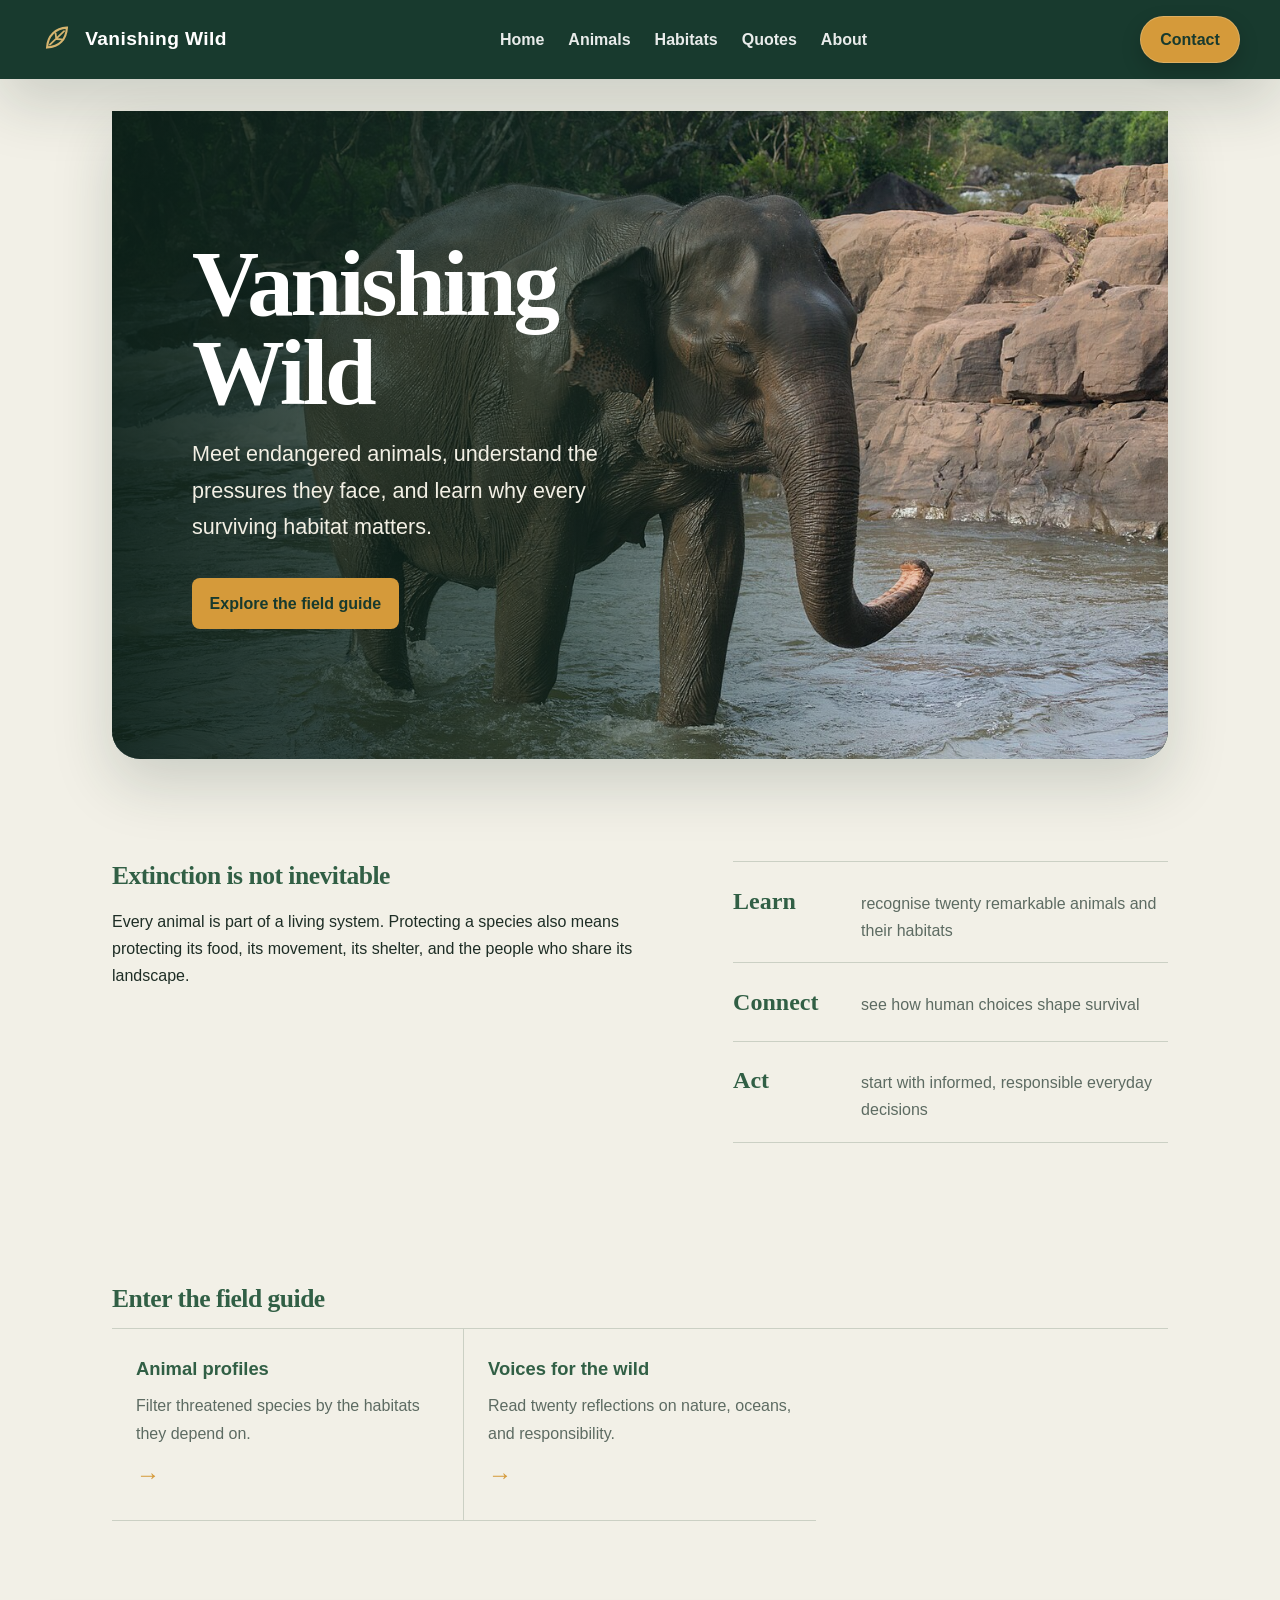
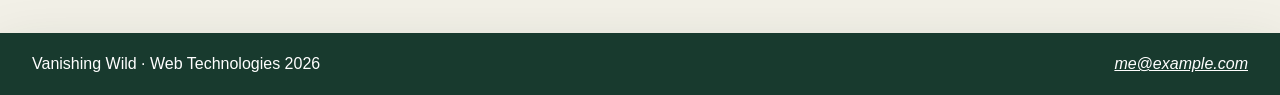
==== commit 8158146f: "Add interactive habitat change experience" ====
--- a/index.html
+++ b/index.html
@@ -39,7 +39,6 @@
             <div class="pathways__grid">
                 <a href="project.html"><strong>Animal profiles</strong><span>Filter threatened species by the habitats they depend on.</span></a>
                 <a href="quotes.html"><strong>Voices for the wild</strong><span>Read twenty reflections on nature, oceans, and responsibility.</span></a>
-                <a href="machine.html"><strong>Habitat machine</strong><span>Try to erase a forest that refuses to disappear quietly.</span></a>
             </div>
         </section>
     </main>
